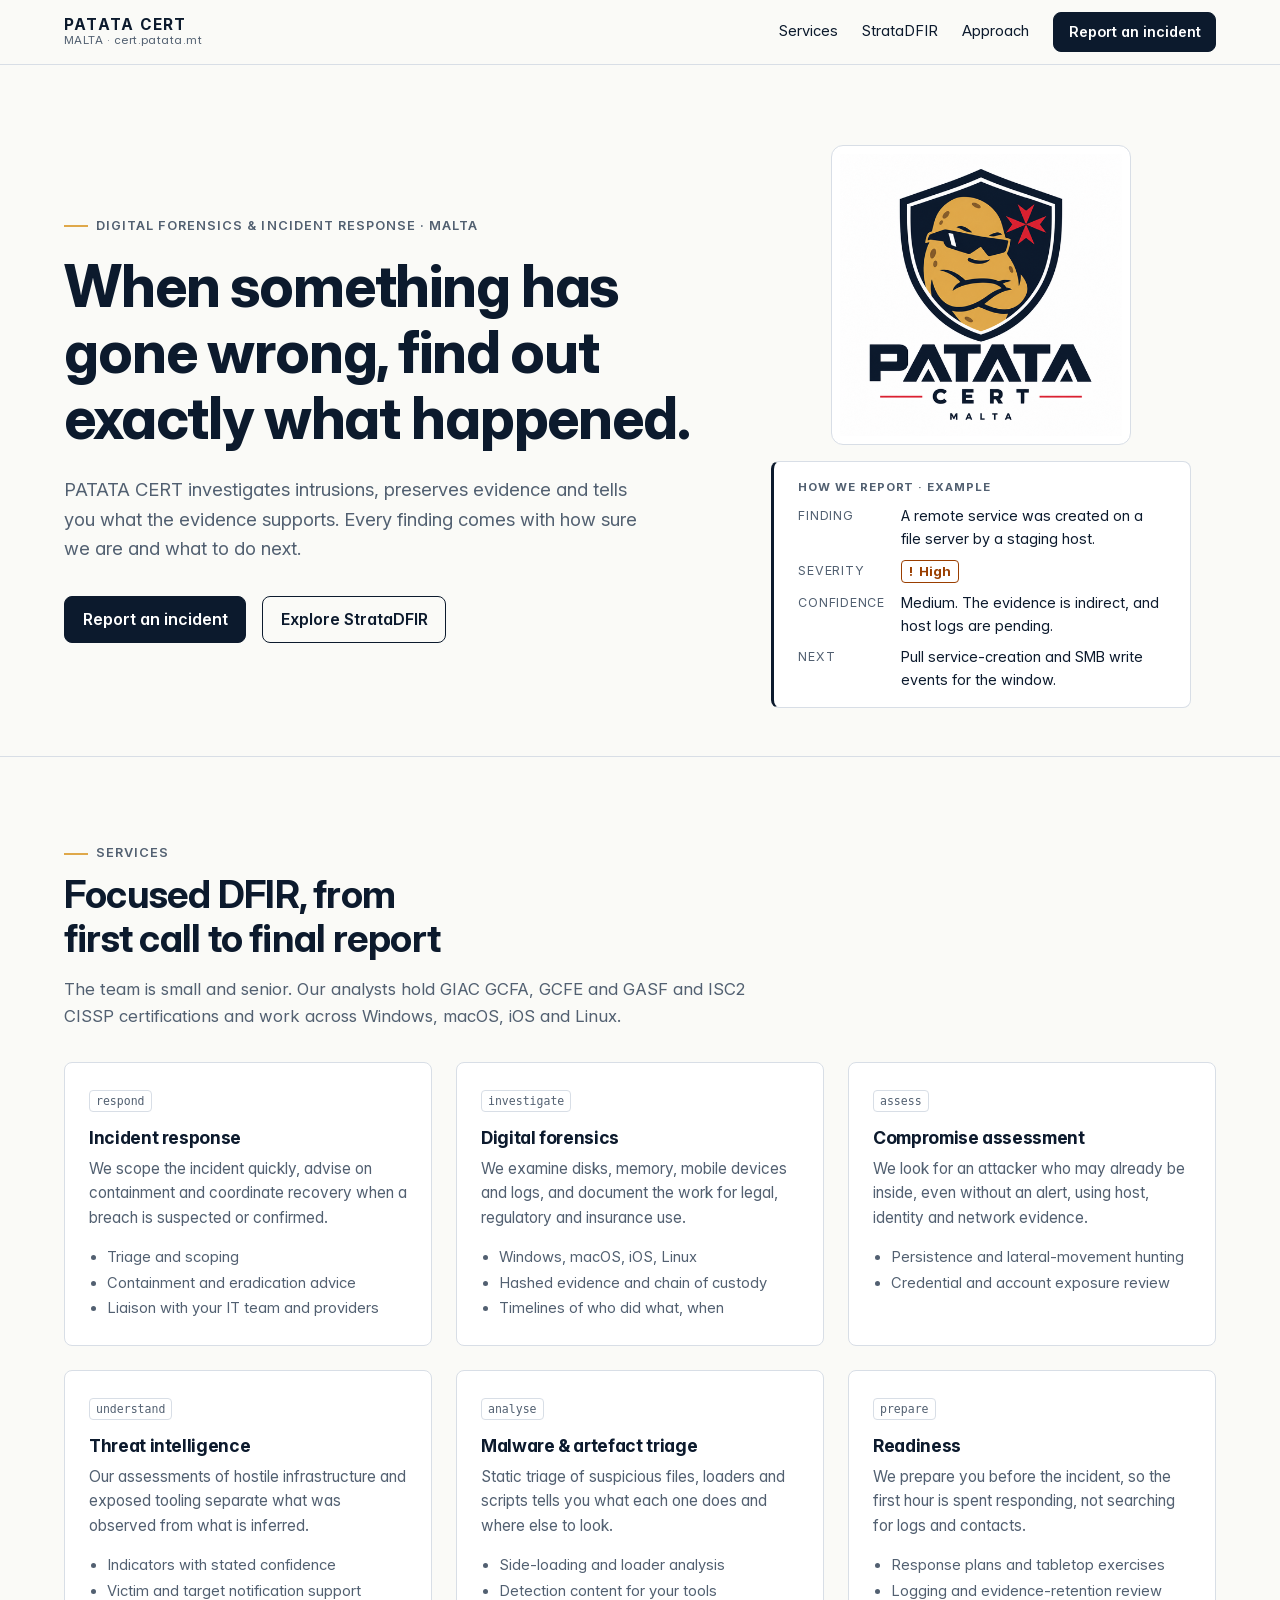
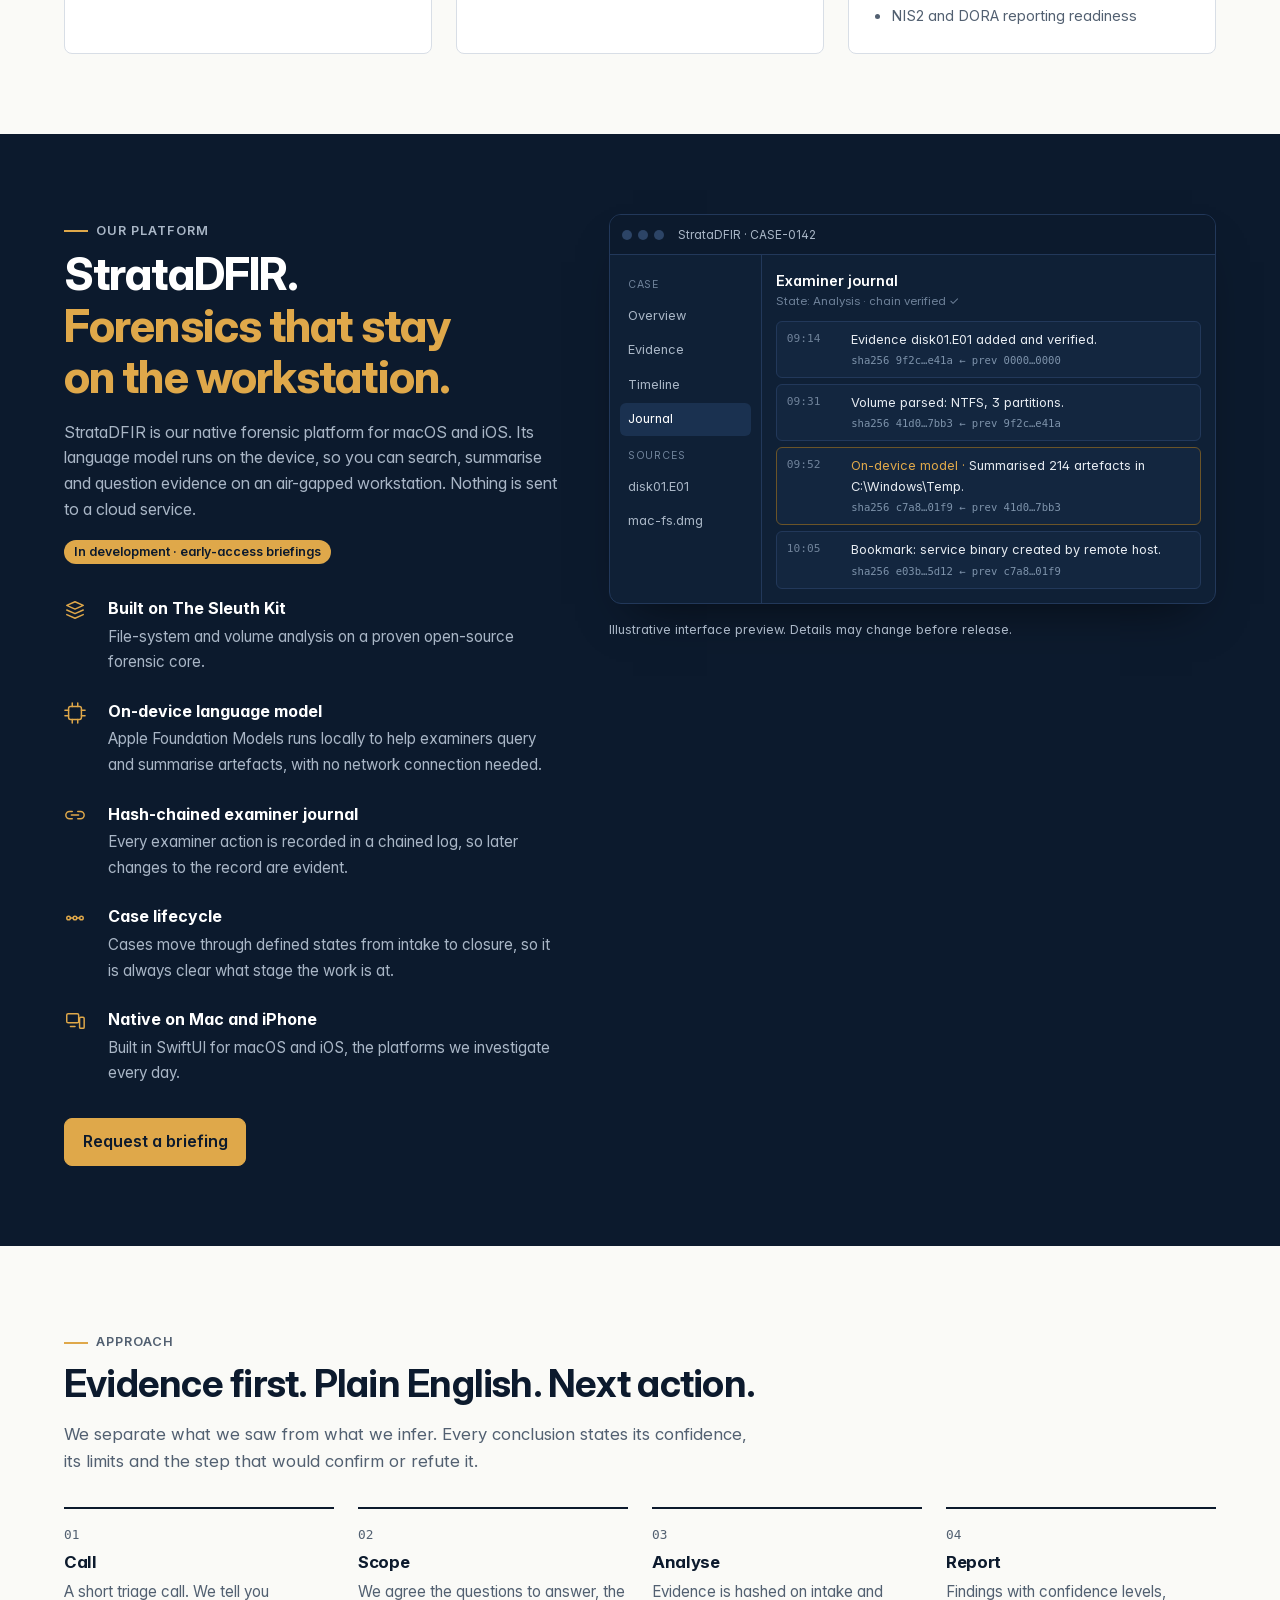
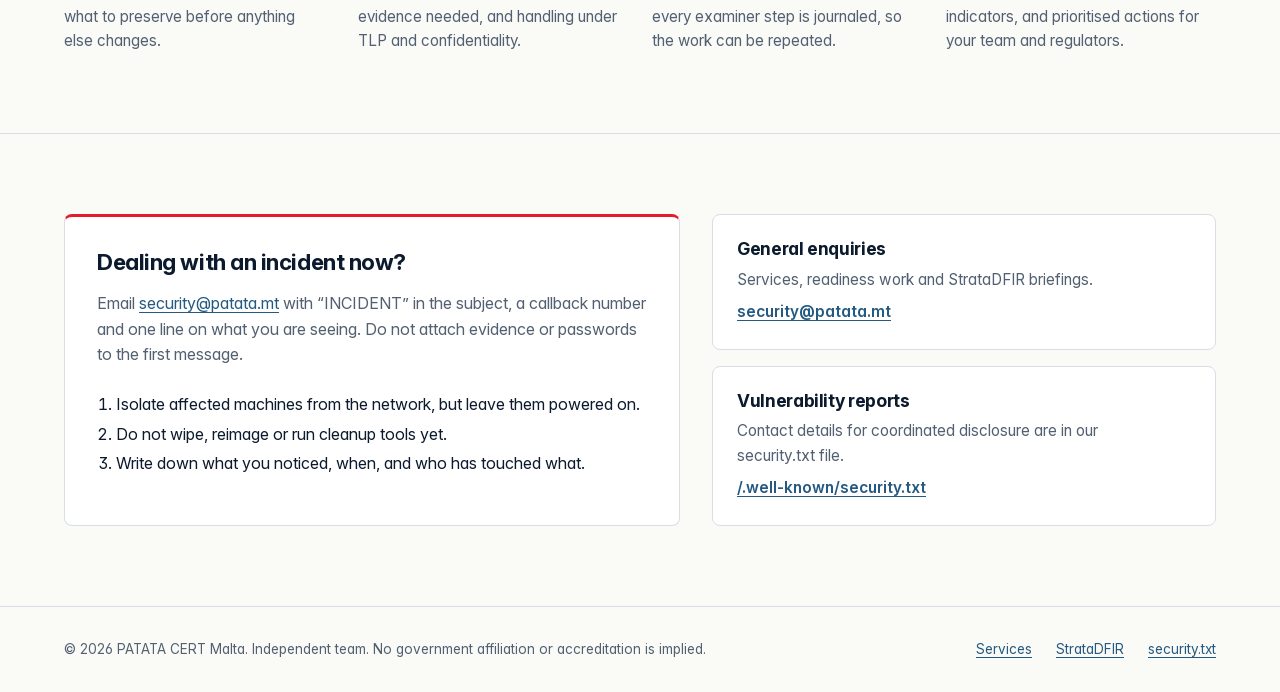
==== index.html @ 16512d0f "cert.patata.mt site: static GitHub Pages site Co-Authored-By: Claude Opus 5.5 <noreply@anthropic.com" ====
<!doctype html>
<html lang="en">
<head>
  <meta charset="utf-8">
  <meta name="viewport" content="width=device-width, initial-scale=1">
  <title>PATATA CERT Malta — Digital forensics and incident response</title>
  <meta name="description" content="Malta-based digital forensics and incident response: investigations, compromise assessment, threat intelligence and StrataDFIR, an on-device forensic platform for macOS and iOS.">
  <link rel="canonical" href="https://cert.patata.mt/">
  <meta name="theme-color" content="#0C1A2D">
  <meta property="og:type" content="website">
  <meta property="og:title" content="PATATA CERT Malta">
  <meta property="og:description" content="Digital forensics and incident response from Malta. Clear findings, stated confidence, next actions.">
  <meta property="og:url" content="https://cert.patata.mt/">
  <meta property="og:image" content="https://cert.patata.mt/assets/img/og.png">
  <meta name="twitter:card" content="summary_large_image">
  <link rel="icon" type="image/png" sizes="32x32" href="/favicon-32.png">
  <link rel="apple-touch-icon" href="/apple-touch-icon.png">
  <link rel="preload" href="/assets/fonts/InterVariable.woff2" as="font" type="font/woff2" crossorigin>
  <link rel="stylesheet" href="/assets/css/site.css">
  <script type="application/ld+json">
  {"@context":"https://schema.org","@type":"Organization","name":"PATATA CERT Malta","url":"https://cert.patata.mt/","logo":"https://cert.patata.mt/assets/img/patata-cert-malta-512.png","email":"security@patata.mt","areaServed":"MT","address":{"@type":"PostalAddress","addressCountry":"MT"}}
  </script>
</head>
<body>
<a class="skip" href="#main">Skip to content</a>

<header class="site-header">
  <div class="wrap">
    <a class="wordmark" href="/" aria-label="PATATA CERT Malta, home">
      <b>PATATA CERT</b>
      <span>MALTA · cert.patata.mt</span>
    </a>
    <nav class="nav" aria-label="Primary">
      <a href="#services">Services</a>
      <a href="#stratadfir">StrataDFIR</a>
      <a href="#approach">Approach</a>
      <a class="btn btn-sm" href="#contact">Report an incident</a>
    </nav>
  </div>
</header>

<main id="main">
  <section class="hero" aria-labelledby="hero-title">
    <div class="wrap">
      <div>
        <span class="eyebrow">Digital forensics &amp; incident response · Malta</span>
        <h1 id="hero-title">When something has gone wrong, find out exactly what happened.</h1>
        <p class="lede">PATATA CERT investigates intrusions, preserves evidence and tells you what the evidence supports. Every finding comes with how sure we are and what to do next.</p>
        <div class="cta-row">
          <a class="btn" href="#contact">Report an incident</a>
          <a class="btn btn-ghost" href="#stratadfir">Explore StrataDFIR</a>
        </div>
      </div>
      <div class="hero-figure">
        <div class="logo-tile">
          <img src="/assets/img/patata-cert-malta-512.png" width="512" height="512"
               alt="PATATA CERT Malta: potato guardian wearing sunglasses with crossed arms inside a navy shield and red Maltese cross.">
        </div>
        <aside class="finding" aria-label="Example of how a finding is reported">
          <div class="label">HOW WE REPORT · EXAMPLE</div>
          <dl>
            <dt>Finding</dt><dd>A remote service was created on a file server by a staging host.</dd>
            <dt>Severity</dt><dd><span class="sev"><span aria-hidden="true">!</span>High</span></dd>
            <dt>Confidence</dt><dd>Medium. The evidence is indirect, and host logs are pending.</dd>
            <dt>Next</dt><dd>Pull service-creation and SMB write events for the window.</dd>
          </dl>
        </aside>
      </div>
    </div>
  </section>

  <hr class="rule">

  <section id="services" aria-labelledby="services-title">
    <div class="wrap">
      <div class="section-head">
        <span class="eyebrow">Services</span>
        <h2 id="services-title">Focused DFIR, from first call to final report</h2>
        <p>The team is small and senior. Our analysts hold GIAC GCFA, GCFE and GASF and ISC2 CISSP certifications and work across Windows, macOS, iOS and Linux.</p>
      </div>
      <div class="grid">
        <article class="card">
          <span class="tag">respond</span>
          <h3>Incident response</h3>
          <p>We scope the incident quickly, advise on containment and coordinate recovery when a breach is suspected or confirmed.</p>
          <ul><li>Triage and scoping</li><li>Containment and eradication advice</li><li>Liaison with your IT team and providers</li></ul>
        </article>
        <article class="card">
          <span class="tag">investigate</span>
          <h3>Digital forensics</h3>
          <p>We examine disks, memory, mobile devices and logs, and document the work for legal, regulatory and insurance use.</p>
          <ul><li>Windows, macOS, iOS, Linux</li><li>Hashed evidence and chain of custody</li><li>Timelines of who did what, when</li></ul>
        </article>
        <article class="card">
          <span class="tag">assess</span>
          <h3>Compromise assessment</h3>
          <p>We look for an attacker who may already be inside, even without an alert, using host, identity and network evidence.</p>
          <ul><li>Persistence and lateral-movement hunting</li><li>Credential and account exposure review</li></ul>
        </article>
        <article class="card">
          <span class="tag">understand</span>
          <h3>Threat intelligence</h3>
          <p>Our assessments of hostile infrastructure and exposed tooling separate what was observed from what is inferred.</p>
          <ul><li>Indicators with stated confidence</li><li>Victim and target notification support</li></ul>
        </article>
        <article class="card">
          <span class="tag">analyse</span>
          <h3>Malware &amp; artefact triage</h3>
          <p>Static triage of suspicious files, loaders and scripts tells you what each one does and where else to look.</p>
          <ul><li>Side-loading and loader analysis</li><li>Detection content for your tools</li></ul>
        </article>
        <article class="card">
          <span class="tag">prepare</span>
          <h3>Readiness</h3>
          <p>We prepare you before the incident, so the first hour is spent responding, not searching for logs and contacts.</p>
          <ul><li>Response plans and tabletop exercises</li><li>Logging and evidence-retention review</li><li>NIS2 and DORA reporting readiness</li></ul>
        </article>
      </div>
    </div>
  </section>

  <section id="stratadfir" class="band-navy" aria-labelledby="strata-title">
    <div class="wrap product">
      <div>
        <span class="eyebrow">Our platform</span>
        <h2 id="strata-title">StrataDFIR. <span class="accent">Forensics that stay on the workstation.</span></h2>
        <p class="muted">StrataDFIR is our native forensic platform for macOS and iOS. Its language model runs on the device, so you can search, summarise and question evidence on an air-gapped workstation. Nothing is sent to a cloud service.</p>
        <p style="margin-top:16px"><span class="status-pill">In development · early-access briefings</span></p>
        <ul class="features">
          <li>
            <svg viewBox="0 0 24 24" aria-hidden="true"><path d="M3 7l9-4 9 4-9 4-9-4z"/><path d="M3 12l9 4 9-4"/><path d="M3 17l9 4 9-4"/></svg>
            <div><b>Built on The Sleuth Kit</b><span>File-system and volume analysis on a proven open-source forensic core.</span></div>
          </li>
          <li>
            <svg viewBox="0 0 24 24" aria-hidden="true"><rect x="5" y="5" width="14" height="14" rx="2"/><path d="M9 1v4M15 1v4M9 19v4M15 19v4M1 9h4M1 15h4M19 9h4M19 15h4"/></svg>
            <div><b>On-device language model</b><span>Apple Foundation Models runs locally to help examiners query and summarise artefacts, with no network connection needed.</span></div>
          </li>
          <li>
            <svg viewBox="0 0 24 24" aria-hidden="true"><path d="M9 7H6a4 4 0 000 8h3M15 7h3a4 4 0 010 8h-3M8 11h8"/></svg>
            <div><b>Hash-chained examiner journal</b><span>Every examiner action is recorded in a chained log, so later changes to the record are evident.</span></div>
          </li>
          <li>
            <svg viewBox="0 0 24 24" aria-hidden="true"><circle cx="5" cy="12" r="2"/><circle cx="12" cy="12" r="2"/><circle cx="19" cy="12" r="2"/><path d="M7 12h3M14 12h3"/></svg>
            <div><b>Case lifecycle</b><span>Cases move through defined states from intake to closure, so it is always clear what stage the work is at.</span></div>
          </li>
          <li>
            <svg viewBox="0 0 24 24" aria-hidden="true"><rect x="3" y="4" width="13" height="10" rx="1.5"/><path d="M7 18h5"/><rect x="17" y="8" width="5" height="12" rx="1.2"/></svg>
            <div><b>Native on Mac and iPhone</b><span>Built in SwiftUI for macOS and iOS, the platforms we investigate every day.</span></div>
          </li>
        </ul>
        <div class="cta-row">
          <a class="btn btn-gold" href="mailto:security@patata.mt?subject=StrataDFIR%20briefing">Request a briefing</a>
        </div>
      </div>

      <figure style="margin:0">
        <div class="app" role="img" aria-label="Illustrative StrataDFIR window showing a case and its hash-chained examiner journal.">
          <div class="app-bar"><i></i><i></i><i></i><span>StrataDFIR · CASE-0142</span></div>
          <div class="app-body">
            <div class="app-side" aria-hidden="true">
              <small>Case</small>
              <div>Overview</div>
              <div>Evidence</div>
              <div>Timeline</div>
              <div class="on">Journal</div>
              <small>Sources</small>
              <div>disk01.E01</div>
              <div>mac-fs.dmg</div>
            </div>
            <div class="app-main" aria-hidden="true">
              <div>
                <h4>Examiner journal</h4>
                <div class="app-meta">State: Analysis · chain verified ✓</div>
              </div>
              <div class="journal">
                <div class="entry"><time>09:14</time><div><p>Evidence disk01.E01 added and verified.</p><code>sha256 9f2c…e41a ← prev 0000…0000</code></div></div>
                <div class="entry"><time>09:31</time><div><p>Volume parsed: NTFS, 3 partitions.</p><code>sha256 41d0…7bb3 ← prev 9f2c…e41a</code></div></div>
                <div class="entry ai"><time>09:52</time><div><p>Summarised 214 artefacts in C:\Windows\Temp.</p><code>sha256 c7a8…01f9 ← prev 41d0…7bb3</code></div></div>
                <div class="entry"><time>10:05</time><div><p>Bookmark: service binary created by remote host.</p><code>sha256 e03b…5d12 ← prev c7a8…01f9</code></div></div>
              </div>
            </div>
          </div>
        </div>
        <figcaption class="app-caption">Illustrative interface preview. Details may change before release.</figcaption>
      </figure>
    </div>
  </section>

  <section id="approach" aria-labelledby="approach-title">
    <div class="wrap">
      <div class="section-head">
        <span class="eyebrow">Approach</span>
        <h2 id="approach-title">Evidence first. Plain English. Next action.</h2>
        <p>We separate what we saw from what we infer. Every conclusion states its confidence, its limits and the step that would confirm or refute it.</p>
      </div>
      <ol class="steps">
        <li><h3>Call</h3><p>A short triage call. We tell you what to preserve before anything else changes.</p></li>
        <li><h3>Scope</h3><p>We agree the questions to answer, the evidence needed, and handling under TLP and confidentiality.</p></li>
        <li><h3>Analyse</h3><p>Evidence is hashed on intake and every examiner step is journaled, so the work can be repeated.</p></li>
        <li><h3>Report</h3><p>Findings with confidence levels, indicators, and prioritised actions for your team and regulators.</p></li>
      </ol>
    </div>
  </section>

  <hr class="rule">

  <section id="contact" aria-labelledby="contact-title">
    <div class="wrap contact">
      <div class="urgent">
        <h3 id="contact-title">Dealing with an incident now?</h3>
        <p>Email <a href="mailto:security@patata.mt?subject=INCIDENT">security@patata.mt</a> with “INCIDENT” in the subject, a callback number and one line on what you are seeing. Do not attach evidence or passwords to the first message.</p>
        <ol class="first-steps">
          <li>Isolate affected machines from the network, but leave them powered on.</li>
          <li>Do not wipe, reimage or run cleanup tools yet.</li>
          <li>Write down what you noticed, when, and who has touched what.</li>
        </ol>
      </div>
      <div class="contact-list">
        <div class="card">
          <h3>General enquiries</h3>
          <p>Services, readiness work and StrataDFIR briefings.</p>
          <p style="margin-top:8px"><a href="mailto:security@patata.mt?subject=Enquiry">security@patata.mt</a></p>
        </div>
        <div class="card">
          <h3>Vulnerability reports</h3>
          <p>Contact details for coordinated disclosure are in our security.txt file.</p>
          <p style="margin-top:8px"><a href="/.well-known/security.txt">/.well-known/security.txt</a></p>
        </div>
      </div>
    </div>
  </section>
</main>

<footer class="site-footer">
  <div class="wrap">
    <div>© <span id="y">2026</span> PATATA CERT Malta. Independent team. No government affiliation or accreditation is implied.</div>
    <nav aria-label="Footer">
      <a href="#services">Services</a>
      <a href="#stratadfir">StrataDFIR</a>
      <a href="/.well-known/security.txt">security.txt</a>
    </nav>
  </div>
</footer>
<script>document.getElementById('y').textContent = new Date().getFullYear();</script>
</body>
</html>
---- assets/css/site.css ----
/* PATATA CERT Malta — cert.patata.mt
   Colours and spacing mirror brand/tokens.json. Change the tokens there first. */
@font-face {
  font-family: Inter;
  src: url("../fonts/InterVariable.woff2") format("woff2");
  font-weight: 100 900;
  font-display: swap;
}

:root {
  color-scheme: light;
  --navy: #0C1A2D;
  --navy-2: #13253D;
  --gold: #DFA84A;
  --red: #E51B2B;
  --bg: #FAFAF7;
  --surface: #FFFFFF;
  --muted: #526071;
  --border: #D8DEE6;
  --link: #245A81;
  --on-navy: #E6EBF1;
  --on-navy-muted: #A9B6C6;
  --s1: 4px; --s2: 8px; --s3: 16px; --s4: 24px; --s5: 32px; --s6: 48px; --s7: 80px;
  --r1: 4px; --r2: 8px; --r3: 12px;
  --sans: Inter, Arial, sans-serif;
  --mono: ui-monospace, Menlo, Consolas, "DejaVu Sans Mono", monospace;
  --wrap: 72rem;
}

*, *::before, *::after { box-sizing: border-box; }
html { -webkit-text-size-adjust: 100%; scroll-padding-top: 5rem; }
body {
  margin: 0;
  background: var(--bg);
  color: var(--navy);
  font: 400 1rem/1.6 var(--sans);
  font-feature-settings: "cv11", "ss01";
}
img { max-width: 100%; height: auto; display: block; }
a { color: var(--link); text-decoration: underline; text-underline-offset: .2em; }
a:hover { text-decoration-thickness: 2px; }
:focus-visible { outline: 3px solid var(--navy); outline-offset: 3px; box-shadow: 0 0 0 3px #fff; border-radius: 2px; }
.band-navy :focus-visible { outline-color: var(--gold); box-shadow: 0 0 0 3px var(--navy); }
code, .mono { font-family: var(--mono); font-size: .875em; overflow-wrap: anywhere; }
h1, h2, h3 { line-height: 1.15; letter-spacing: -.02em; margin: 0; text-wrap: balance; }
p { margin: 0; text-wrap: pretty; }

.wrap { width: min(100% - 2rem, var(--wrap)); margin-inline: auto; }
.skip { position: absolute; left: -999px; top: var(--s2); background: #fff; padding: var(--s2) var(--s3); z-index: 10; }
.skip:focus { left: var(--s2); }

/* Header */
.site-header {
  position: sticky; top: 0; z-index: 5;
  background: rgba(250, 250, 247, .94);
  backdrop-filter: saturate(1.2) blur(6px);
  border-bottom: 1px solid var(--border);
}
.site-header .wrap { display: flex; align-items: center; justify-content: space-between; gap: var(--s3); min-height: 64px; }
.wordmark { display: inline-flex; flex-direction: column; text-decoration: none; color: var(--navy); line-height: 1.1; }
.wordmark b { font-size: .95rem; letter-spacing: .08em; }
.wordmark span { font-size: .72rem; color: var(--muted); letter-spacing: .04em; }
.nav { display: flex; align-items: center; gap: var(--s4); font-size: .925rem; }
.nav a:not(.btn) { color: var(--navy); text-decoration: none; }
.nav a:not(.btn):hover { text-decoration: underline; }

/* Buttons */
.btn {
  display: inline-flex; align-items: center; justify-content: center; gap: var(--s2);
  min-height: 44px; padding: .625rem 1.1rem;
  border: 1px solid var(--navy); border-radius: var(--r2);
  background: var(--navy); color: #fff; font-weight: 600; text-decoration: none; white-space: nowrap;
}
.btn:hover { background: var(--navy-2); text-decoration: none; }
.btn-ghost { background: transparent; color: var(--navy); }
.btn-ghost:hover { background: var(--surface); }
.btn-gold { background: var(--gold); border-color: var(--gold); color: var(--navy); }
.btn-gold:hover { background: #E8B862; }
.btn-sm { min-height: 40px; padding: .4rem .9rem; font-size: .9rem; }

/* Hero */
.hero { padding: var(--s7) 0 var(--s6); }
.hero .wrap { display: grid; grid-template-columns: 1.15fr .85fr; gap: var(--s6); align-items: center; }
.eyebrow { display: inline-flex; align-items: center; gap: var(--s2); font-size: .8rem; font-weight: 600; letter-spacing: .08em; text-transform: uppercase; color: var(--muted); }
.eyebrow::before { content: ""; width: 24px; height: 2px; background: var(--gold); }
.hero h1 { font-size: clamp(2.2rem, 1.4rem + 3.4vw, 3.6rem); margin: var(--s3) 0 var(--s4); font-weight: 750; }
.hero .lede { font-size: 1.15rem; color: var(--muted); max-width: 36rem; }
.cta-row { display: flex; flex-wrap: wrap; gap: var(--s3); margin-top: var(--s5); }
.hero-figure { display: grid; gap: var(--s3); justify-items: center; }
.logo-tile { background: #fff; border: 1px solid var(--border); border-radius: var(--r3); padding: var(--s2); width: min(100%, 300px); overflow: hidden; }

/* Finding card (hero aside) */
.finding {
  width: 100%; max-width: 420px;
  background: var(--surface); border: 1px solid var(--border); border-left: 3px solid var(--navy);
  border-radius: var(--r2); padding: var(--s3) var(--s4); font-size: .9rem;
}
.finding dl { display: grid; grid-template-columns: auto 1fr; gap: var(--s2) var(--s3); margin: 0; }
.finding dt { color: var(--muted); font-size: .78rem; text-transform: uppercase; letter-spacing: .06em; padding-top: 2px; }
.finding dd { margin: 0; }
.finding .label { font-size: .72rem; font-weight: 700; letter-spacing: .08em; color: var(--muted); margin-bottom: var(--s2); }
.sev { display: inline-flex; gap: .35rem; align-items: center; padding: 0 .45rem; border: 1px solid currentColor; border-radius: var(--r1); font-weight: 700; font-size: .82rem; color: #9A3E00; background: #fff; }

/* Sections */
section { padding: var(--s7) 0; }
.section-head { max-width: 44rem; margin-bottom: var(--s5); }
.section-head h2 { font-size: clamp(1.7rem, 1.3rem + 1.6vw, 2.4rem); margin: var(--s2) 0 var(--s3); font-weight: 700; }
.section-head p { color: var(--muted); font-size: 1.05rem; }
.rule { border: 0; border-top: 1px solid var(--border); margin: 0; }

.grid { display: grid; gap: var(--s4); grid-template-columns: repeat(auto-fit, minmax(min(100%, 16.5rem), 1fr)); }
.card { background: var(--surface); border: 1px solid var(--border); border-radius: var(--r2); padding: var(--s4); min-width: 0; }
.card h3 { font-size: 1.1rem; margin-bottom: var(--s2); }
.card p { color: var(--muted); font-size: .96rem; }
.card .tag { display: inline-block; font-family: var(--mono); font-size: .72rem; color: var(--muted); border: 1px solid var(--border); border-radius: var(--r1); padding: 1px 6px; margin-bottom: var(--s3); }
.card ul { margin: var(--s3) 0 0; padding-left: 1.1rem; color: var(--muted); font-size: .92rem; }
.card li + li { margin-top: 2px; }

/* Process */
.steps { list-style: none; padding: 0; margin: 0; display: grid; gap: var(--s4); grid-template-columns: repeat(auto-fit, minmax(min(100%, 14rem), 1fr)); counter-reset: step; }
.steps li { counter-increment: step; border-top: 2px solid var(--navy); padding-top: var(--s3); }
.steps li::before { content: "0" counter(step); font-family: var(--mono); font-size: .8rem; color: var(--muted); display: block; margin-bottom: var(--s2); }
.steps h3 { font-size: 1.05rem; margin-bottom: var(--s2); }
.steps p { color: var(--muted); font-size: .95rem; }

/* StrataDFIR band */
.band-navy { background: var(--navy); color: var(--on-navy); }
.band-navy .section-head p, .band-navy .muted { color: var(--on-navy-muted); }
.band-navy .eyebrow { color: var(--on-navy-muted); }
.band-navy a:not(.btn) { color: #9CC7E8; }
.band-navy .btn-ghost { color: #fff; border-color: rgba(255,255,255,.45); }
.band-navy .btn-ghost:hover { background: rgba(255,255,255,.06); }
.product { display: grid; grid-template-columns: .9fr 1.1fr; gap: var(--s6); align-items: start; }
.product h2 { font-size: clamp(1.9rem, 1.4rem + 2vw, 2.8rem); margin: var(--s2) 0 var(--s3); font-weight: 750; color: #fff; }
.product h2 .accent { color: var(--gold); }
.status-pill { display: inline-block; font-size: .78rem; font-weight: 600; color: var(--navy); background: var(--gold); border-radius: 999px; padding: 2px 10px; }
.features { list-style: none; padding: 0; margin: var(--s5) 0 0; display: grid; gap: var(--s4); }
.features li { display: grid; grid-template-columns: 28px 1fr; gap: var(--s3); }
.features svg { width: 22px; height: 22px; stroke: var(--gold); fill: none; stroke-width: 1.6; stroke-linecap: round; stroke-linejoin: round; margin-top: 3px; }
.features b { color: #fff; display: block; margin-bottom: 2px; }
.features span { color: var(--on-navy-muted); font-size: .95rem; }

/* App preview (pure HTML/CSS, illustrative) */
.app { background: #0F2036; border: 1px solid #22385A; border-radius: var(--r3); overflow: hidden; font-size: .8rem; box-shadow: 0 24px 48px -24px rgba(0,0,0,.6); min-width: 0; }
.app-bar { display: flex; align-items: center; gap: 6px; padding: 10px 12px; border-bottom: 1px solid #22385A; background: #0C1A2D; }
.app-bar i { width: 10px; height: 10px; border-radius: 50%; background: #2C4466; }
.app-bar span { margin-left: 8px; color: var(--on-navy-muted); font-size: .75rem; }
.app-body { display: grid; grid-template-columns: 9.5rem 1fr; min-height: 300px; }
.app-side { border-right: 1px solid #22385A; padding: 12px 10px; display: grid; align-content: start; gap: 2px; }
.app-side div { padding: 6px 8px; border-radius: 6px; color: var(--on-navy-muted); }
.app-side .on { background: #1A3150; color: #fff; }
.app-side small { display: block; color: #6F829A; font-size: .66rem; letter-spacing: .08em; text-transform: uppercase; padding: 10px 8px 4px; }
.app-main { padding: 14px; display: grid; gap: 10px; align-content: start; min-width: 0; }
.app-main h4 { margin: 0; color: #fff; font-size: .9rem; font-weight: 600; }
.app-meta { color: #6F829A; font-size: .72rem; }
.journal { display: grid; gap: 6px; }
.entry { display: grid; grid-template-columns: 3.4rem 1fr; gap: 10px; background: #13263F; border: 1px solid #22385A; border-radius: 6px; padding: 8px 10px; min-width: 0; }
.entry time { color: #6F829A; font-family: var(--mono); font-size: .7rem; }
.entry p { color: var(--on-navy); }
.entry code { display: block; color: #7E93AB; font-size: .66rem; margin-top: 2px; white-space: nowrap; overflow: hidden; text-overflow: ellipsis; }
.entry.ai { border-color: #6B5428; }
.entry.ai p::before { content: "On-device model · "; color: var(--gold); }
.app-caption { margin-top: var(--s3); font-size: .8rem; color: var(--on-navy-muted); }

/* Contact */
.contact { display: grid; grid-template-columns: 1.1fr .9fr; gap: var(--s5); align-items: stretch; }
.urgent { background: var(--surface); border: 1px solid var(--border); border-top: 3px solid var(--red); border-radius: var(--r2); padding: var(--s5); }
.urgent h3 { font-size: 1.4rem; margin-bottom: var(--s3); }
.urgent p { color: var(--muted); }
.urgent .first-steps { margin: var(--s4) 0 0; padding-left: 1.2rem; color: var(--navy); }
.urgent .first-steps li + li { margin-top: var(--s1); }
.contact-list { display: grid; gap: var(--s3); align-content: start; }
.contact-list .card a { font-weight: 600; overflow-wrap: anywhere; }

/* Footer */
.site-footer { border-top: 1px solid var(--border); padding: var(--s5) 0; font-size: .85rem; color: var(--muted); }
.site-footer .wrap { display: flex; flex-wrap: wrap; gap: var(--s3) var(--s5); justify-content: space-between; }
.site-footer nav { display: flex; gap: var(--s4); flex-wrap: wrap; }

@media (min-width: 901px) { #services .grid { grid-template-columns: repeat(3, 1fr); } }

/* Responsive */
@media (max-width: 900px) {
  .hero .wrap, .product, .contact { grid-template-columns: 1fr; }
  .hero { padding-top: var(--s6); }
  .hero-figure { justify-items: start; }
  .logo-tile { width: 180px; }
  section { padding: var(--s6) 0; }
}
@media (max-width: 640px) {
  .nav a:not(.btn) { display: none; }
  .app-body { grid-template-columns: 1fr; }
  .app-side { display: none; }
  .urgent { padding: var(--s4); }
}
@media print {
  .site-header, .cta-row, .app { display: none; }
  .band-navy { background: #fff; color: var(--navy); }
}
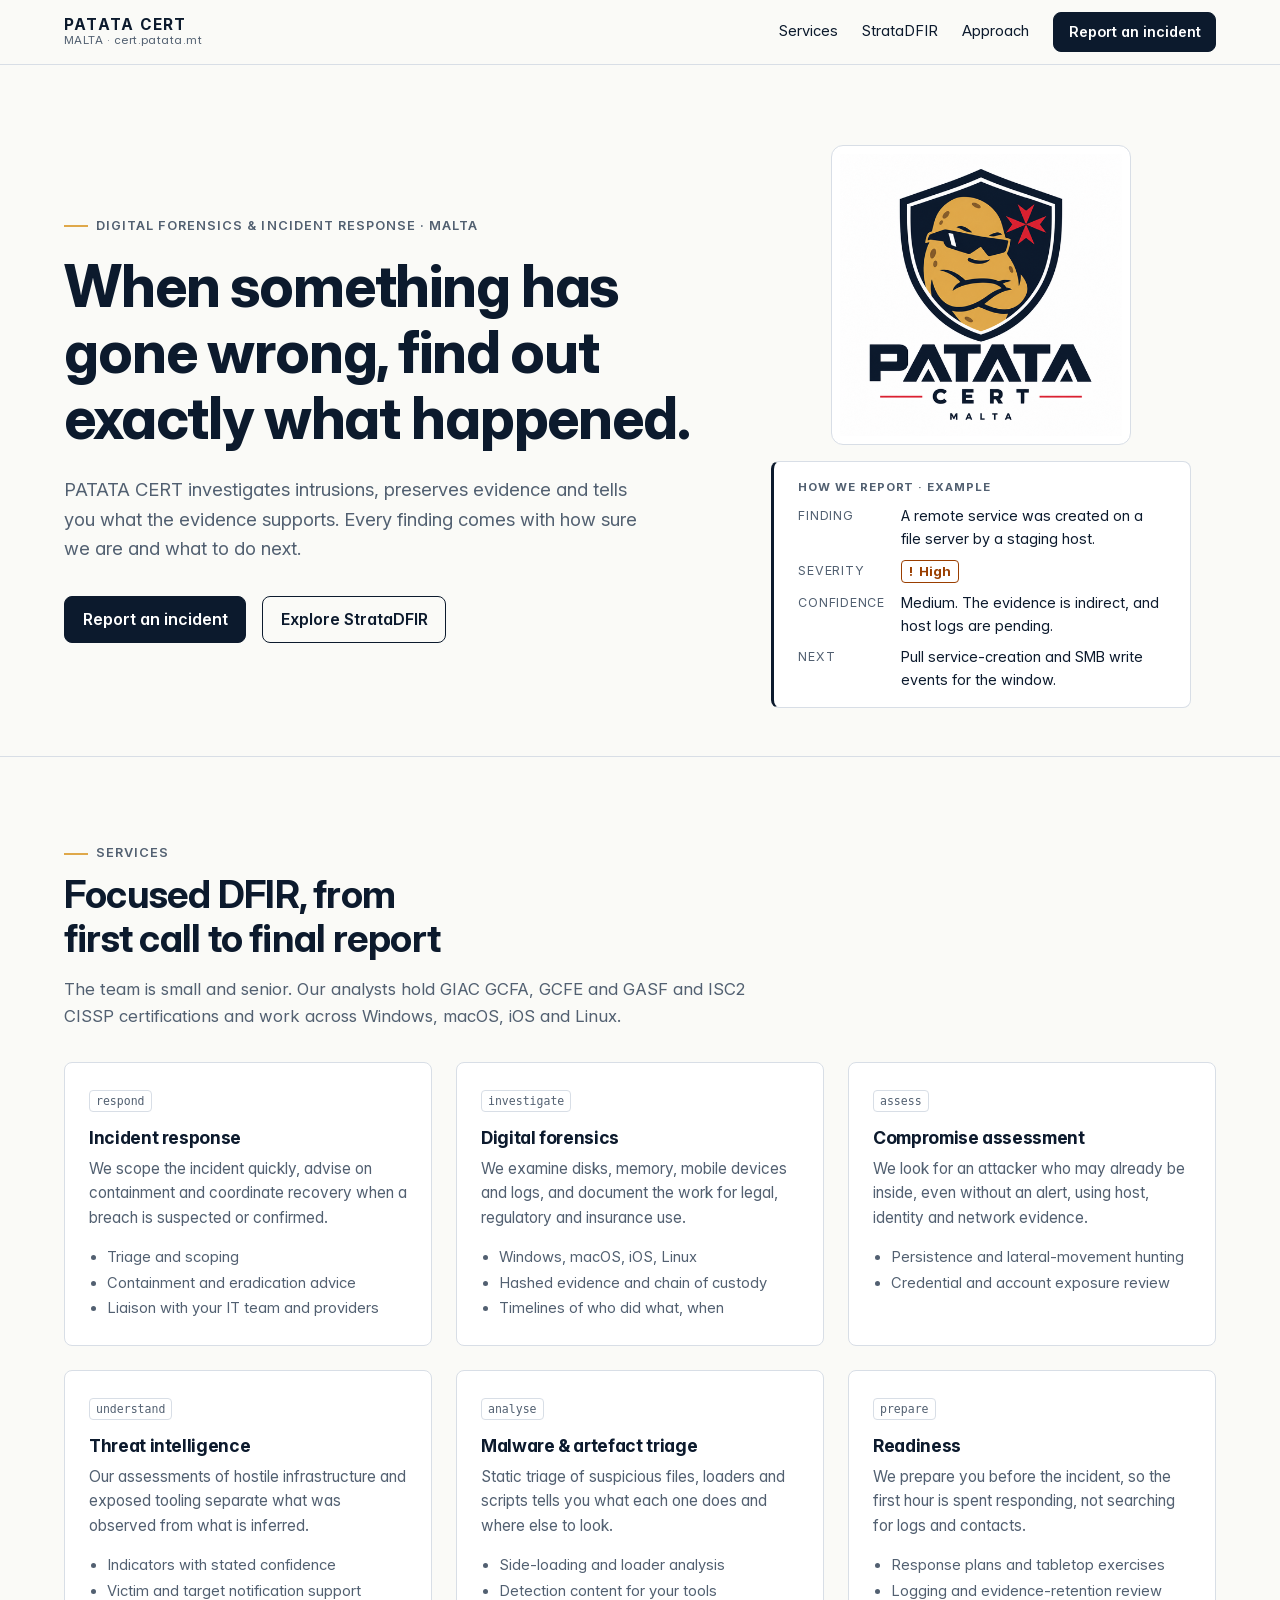
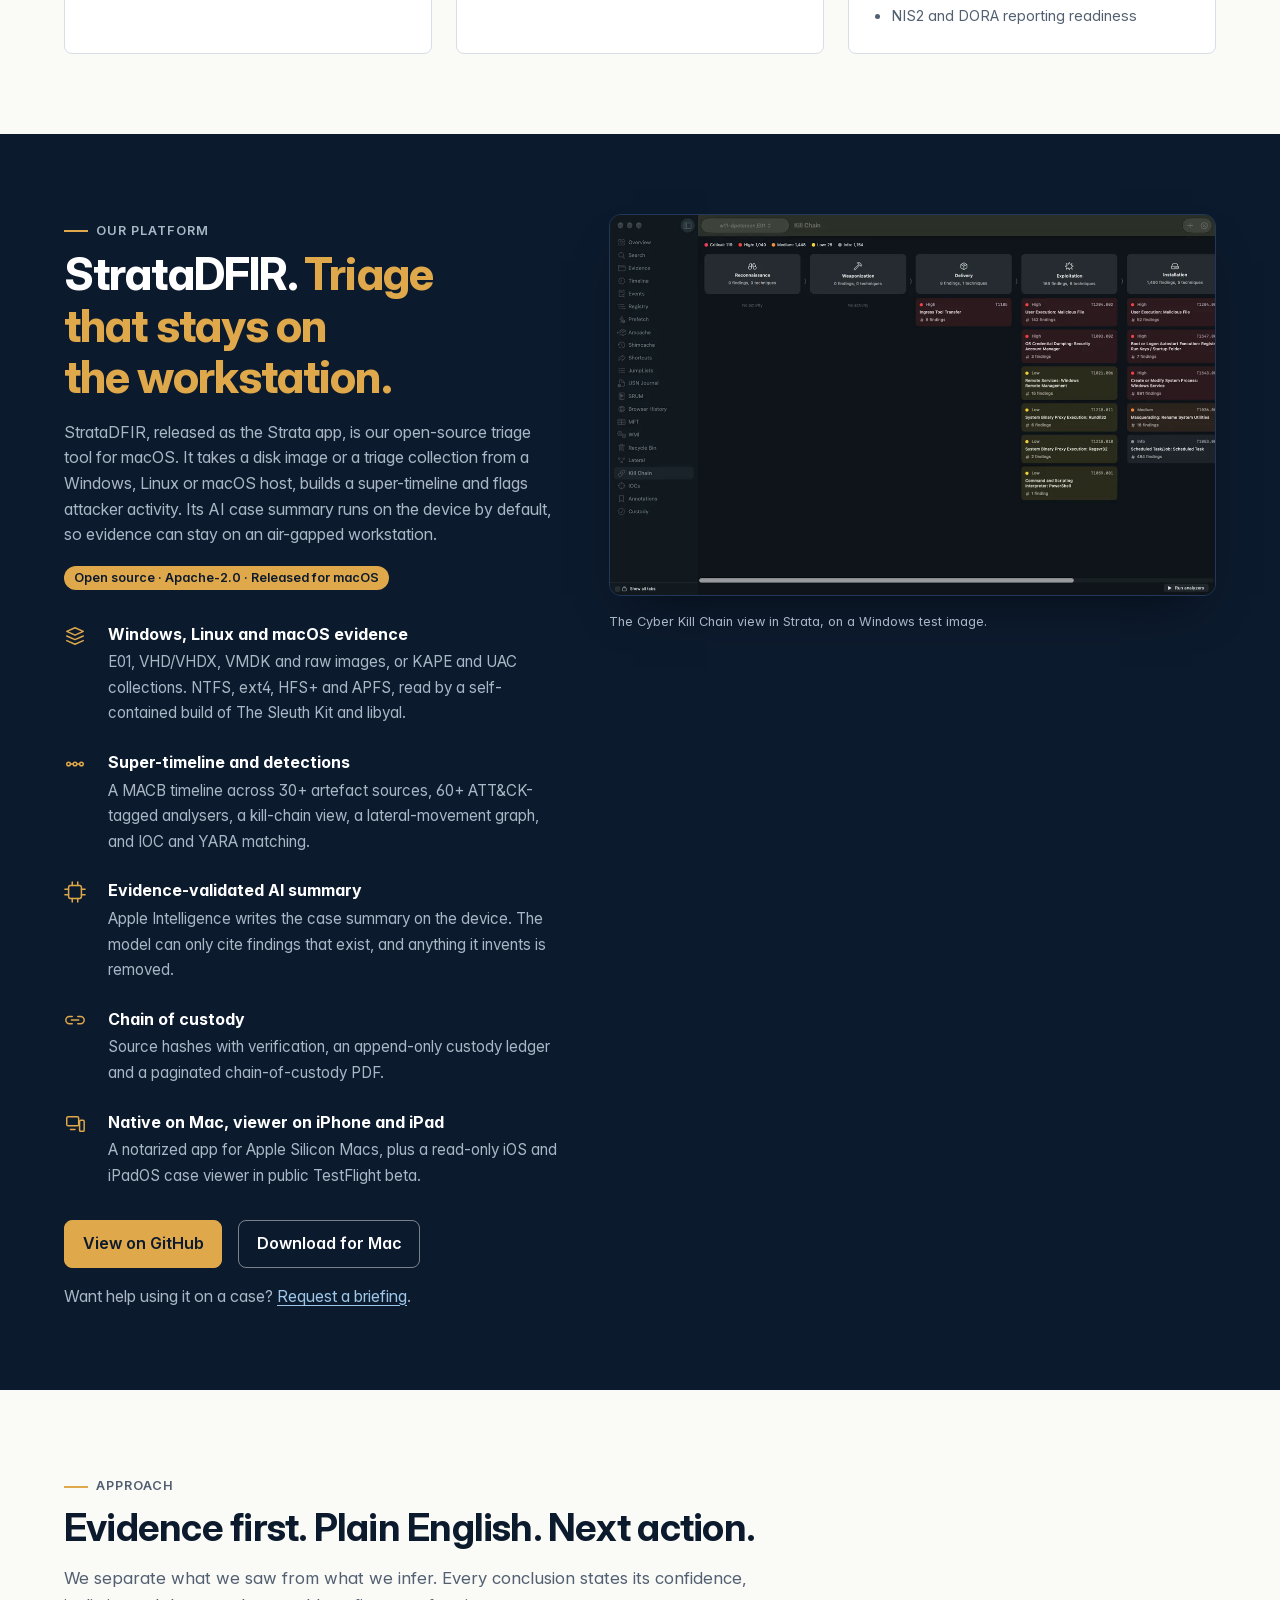
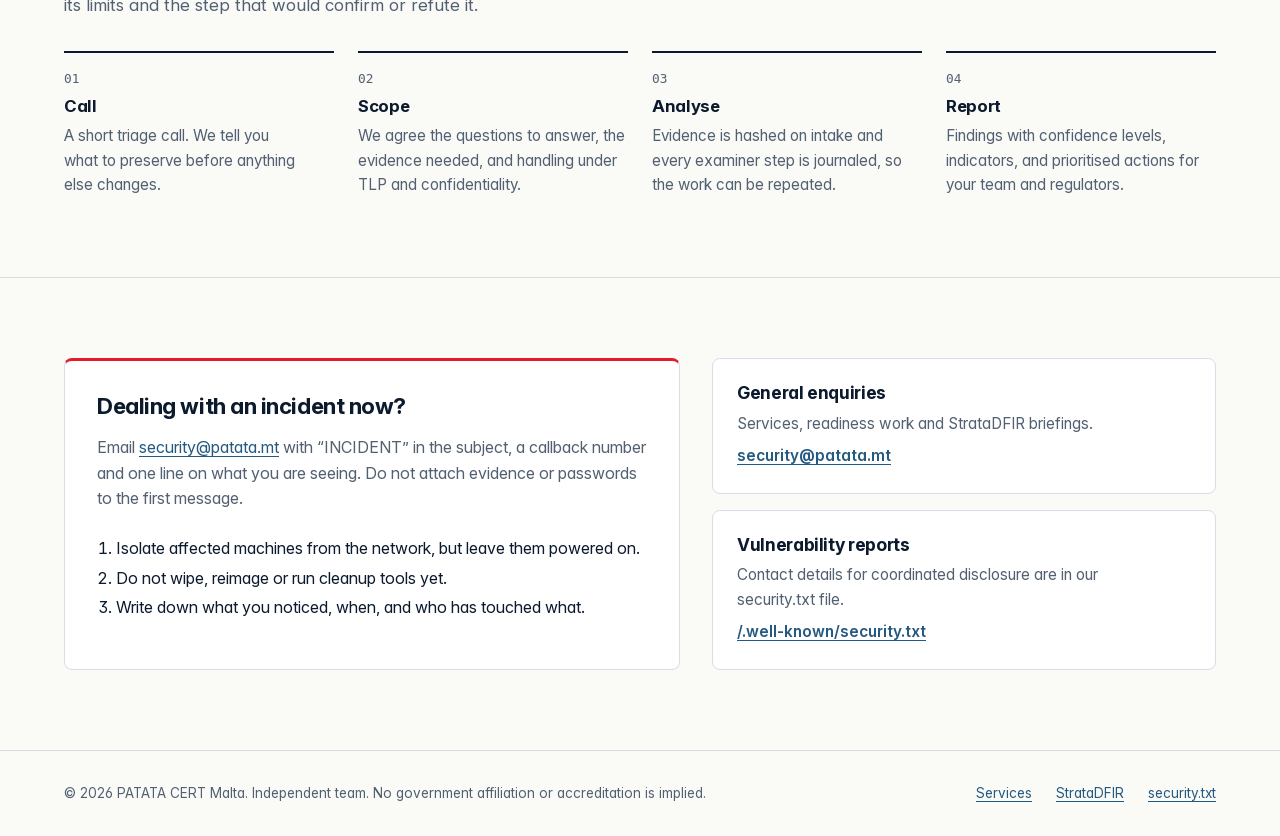
==== commit 5b87076c: "StrataDFIR section: real feature set, GitHub and download links, real screenshot Co-Authored-By: Cla" ====
--- a/index.html
+++ b/index.html
@@ -4,7 +4,7 @@
   <meta charset="utf-8">
   <meta name="viewport" content="width=device-width, initial-scale=1">
   <title>PATATA CERT Malta — Digital forensics and incident response</title>
-  <meta name="description" content="Malta-based digital forensics and incident response: investigations, compromise assessment, threat intelligence and StrataDFIR, an on-device forensic platform for macOS and iOS.">
+  <meta name="description" content="Malta-based digital forensics and incident response: investigations, compromise assessment, threat intelligence and StrataDFIR, our open-source forensic triage tool for macOS.">
   <link rel="canonical" href="https://cert.patata.mt/">
   <meta name="theme-color" content="#0C1A2D">
   <meta property="og:type" content="website">
@@ -123,65 +123,44 @@
     <div class="wrap product">
       <div>
         <span class="eyebrow">Our platform</span>
-        <h2 id="strata-title">StrataDFIR. <span class="accent">Forensics that stay on the workstation.</span></h2>
-        <p class="muted">StrataDFIR is our native forensic platform for macOS and iOS. Its language model runs on the device, so you can search, summarise and question evidence on an air-gapped workstation. Nothing is sent to a cloud service.</p>
-        <p style="margin-top:16px"><span class="status-pill">In development · early-access briefings</span></p>
+        <h2 id="strata-title">StrataDFIR. <span class="accent">Triage that stays on the workstation.</span></h2>
+        <p class="muted">StrataDFIR, released as the Strata app, is our open-source triage tool for macOS. It takes a disk image or a triage collection from a Windows, Linux or macOS host, builds a super-timeline and flags attacker activity. Its AI case summary runs on the device by default, so evidence can stay on an air-gapped workstation.</p>
+        <p style="margin-top:16px"><span class="status-pill">Open source · Apache-2.0 · Released for macOS</span></p>
         <ul class="features">
           <li>
             <svg viewBox="0 0 24 24" aria-hidden="true"><path d="M3 7l9-4 9 4-9 4-9-4z"/><path d="M3 12l9 4 9-4"/><path d="M3 17l9 4 9-4"/></svg>
-            <div><b>Built on The Sleuth Kit</b><span>File-system and volume analysis on a proven open-source forensic core.</span></div>
+            <div><b>Windows, Linux and macOS evidence</b><span>E01, VHD/VHDX, VMDK and raw images, or KAPE and UAC collections. NTFS, ext4, HFS+ and APFS, read by a self-contained build of The Sleuth Kit and libyal.</span></div>
+          </li>
+          <li>
+            <svg viewBox="0 0 24 24" aria-hidden="true"><circle cx="5" cy="12" r="2"/><circle cx="12" cy="12" r="2"/><circle cx="19" cy="12" r="2"/><path d="M7 12h3M14 12h3"/></svg>
+            <div><b>Super-timeline and detections</b><span>A MACB timeline across 30+ artefact sources, 60+ ATT&amp;CK-tagged analysers, a kill-chain view, a lateral-movement graph, and IOC and YARA matching.</span></div>
           </li>
           <li>
             <svg viewBox="0 0 24 24" aria-hidden="true"><rect x="5" y="5" width="14" height="14" rx="2"/><path d="M9 1v4M15 1v4M9 19v4M15 19v4M1 9h4M1 15h4M19 9h4M19 15h4"/></svg>
-            <div><b>On-device language model</b><span>Apple Foundation Models runs locally to help examiners query and summarise artefacts, with no network connection needed.</span></div>
+            <div><b>Evidence-validated AI summary</b><span>Apple Intelligence writes the case summary on the device. The model can only cite findings that exist, and anything it invents is removed.</span></div>
           </li>
           <li>
             <svg viewBox="0 0 24 24" aria-hidden="true"><path d="M9 7H6a4 4 0 000 8h3M15 7h3a4 4 0 010 8h-3M8 11h8"/></svg>
-            <div><b>Hash-chained examiner journal</b><span>Every examiner action is recorded in a chained log, so later changes to the record are evident.</span></div>
-          </li>
-          <li>
-            <svg viewBox="0 0 24 24" aria-hidden="true"><circle cx="5" cy="12" r="2"/><circle cx="12" cy="12" r="2"/><circle cx="19" cy="12" r="2"/><path d="M7 12h3M14 12h3"/></svg>
-            <div><b>Case lifecycle</b><span>Cases move through defined states from intake to closure, so it is always clear what stage the work is at.</span></div>
+            <div><b>Chain of custody</b><span>Source hashes with verification, an append-only custody ledger and a paginated chain-of-custody PDF.</span></div>
           </li>
           <li>
             <svg viewBox="0 0 24 24" aria-hidden="true"><rect x="3" y="4" width="13" height="10" rx="1.5"/><path d="M7 18h5"/><rect x="17" y="8" width="5" height="12" rx="1.2"/></svg>
-            <div><b>Native on Mac and iPhone</b><span>Built in SwiftUI for macOS and iOS, the platforms we investigate every day.</span></div>
+            <div><b>Native on Mac, viewer on iPhone and iPad</b><span>A notarized app for Apple Silicon Macs, plus a read-only iOS and iPadOS case viewer in public TestFlight beta.</span></div>
           </li>
         </ul>
         <div class="cta-row">
-          <a class="btn btn-gold" href="mailto:security@patata.mt?subject=StrataDFIR%20briefing">Request a briefing</a>
-        </div>
+          <a class="btn btn-gold" href="https://github.com/norbertbonnici/Strata">View on GitHub</a>
+          <a class="btn btn-ghost" href="https://github.com/norbertbonnici/Strata/releases/latest">Download for Mac</a>
+        </div>
+        <p class="muted" style="margin-top:16px">Want help using it on a case? <a href="mailto:security@patata.mt?subject=StrataDFIR%20briefing">Request a briefing</a>.</p>
       </div>
 
       <figure style="margin:0">
-        <div class="app" role="img" aria-label="Illustrative StrataDFIR window showing a case and its hash-chained examiner journal.">
-          <div class="app-bar"><i></i><i></i><i></i><span>StrataDFIR · CASE-0142</span></div>
-          <div class="app-body">
-            <div class="app-side" aria-hidden="true">
-              <small>Case</small>
-              <div>Overview</div>
-              <div>Evidence</div>
-              <div>Timeline</div>
-              <div class="on">Journal</div>
-              <small>Sources</small>
-              <div>disk01.E01</div>
-              <div>mac-fs.dmg</div>
-            </div>
-            <div class="app-main" aria-hidden="true">
-              <div>
-                <h4>Examiner journal</h4>
-                <div class="app-meta">State: Analysis · chain verified ✓</div>
-              </div>
-              <div class="journal">
-                <div class="entry"><time>09:14</time><div><p>Evidence disk01.E01 added and verified.</p><code>sha256 9f2c…e41a ← prev 0000…0000</code></div></div>
-                <div class="entry"><time>09:31</time><div><p>Volume parsed: NTFS, 3 partitions.</p><code>sha256 41d0…7bb3 ← prev 9f2c…e41a</code></div></div>
-                <div class="entry ai"><time>09:52</time><div><p>Summarised 214 artefacts in C:\Windows\Temp.</p><code>sha256 c7a8…01f9 ← prev 41d0…7bb3</code></div></div>
-                <div class="entry"><time>10:05</time><div><p>Bookmark: service binary created by remote host.</p><code>sha256 e03b…5d12 ← prev c7a8…01f9</code></div></div>
-              </div>
-            </div>
-          </div>
-        </div>
-        <figcaption class="app-caption">Illustrative interface preview. Details may change before release.</figcaption>
+        <div class="app">
+          <img src="/assets/img/strata-kill-chain.webp" width="1200" height="753" loading="lazy" decoding="async"
+               alt="Strata's Cyber Kill Chain view: ATT&amp;CK-tagged findings from a Windows disk image grouped by phase and severity.">
+        </div>
+        <figcaption class="app-caption">The Cyber Kill Chain view in Strata, on a Windows test image.</figcaption>
       </figure>
     </div>
   </section>
